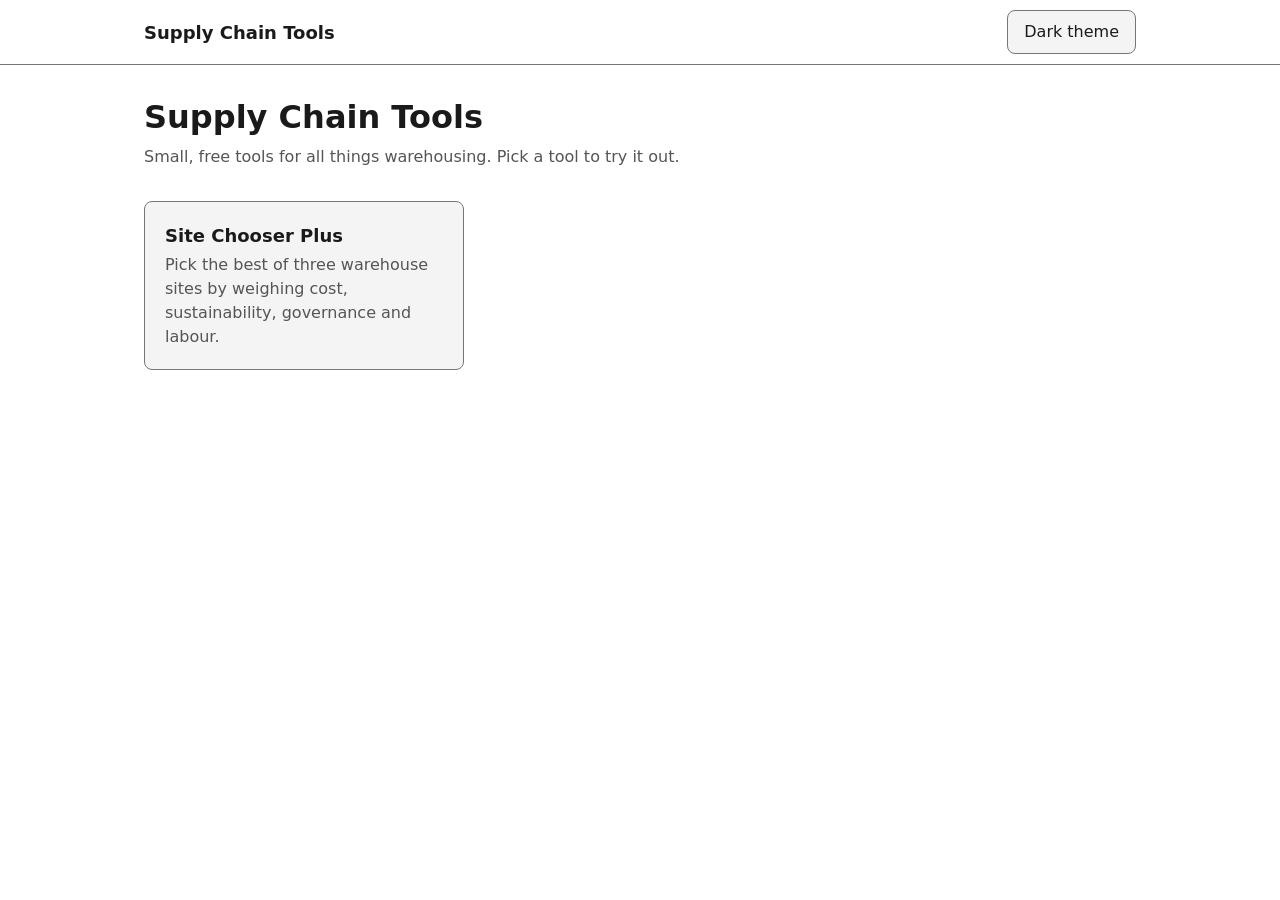
==== index.html @ 87f60857 "Make homepage intro about warehousing in general Co-Authored-By: Claude Opus 5.5 <noreply@anthropic." ====
<!doctype html>
<html lang="en" data-theme="light">
<head>
  <meta charset="utf-8">
  <meta name="viewport" content="width=device-width, initial-scale=1">
  <title>Supply Chain Tools</title>
  <link rel="stylesheet" href="css/style.css">
  <script src="js/theme.js"></script>
</head>
<body>
  <header class="site-header">
    <div class="container">
      <a class="site-name" href="index.html">Supply Chain Tools</a>
      <button type="button" class="theme-toggle">Dark theme</button>
    </div>
  </header>

  <main class="container">
    <h1>Supply Chain Tools</h1>
    <p class="intro">
      Small, free tools for all things warehousing. Pick a tool to try it out.
    </p>

    <!-- To add a tool: copy one <li> card and point it at tools/<tool-name>.html -->
    <ul class="tool-grid">
      <li>
        <a class="tool-card" href="tools/site-chooser-plus.html">
          <h2 class="tool-card-title">Site Chooser Plus</h2>
          <p class="tool-card-desc">Pick the best of three warehouse sites by weighing cost, sustainability, governance and labour.</p>
        </a>
      </li>
    </ul>
  </main>
</body>
</html>
---- css/style.css ----
/* Shared styles for every page. Neutral placeholder look: the visual design comes later. */

/* Colors live here as variables so the light and dark themes stay in one place. */
:root {
  --bg: #ffffff;
  --surface: #f4f4f4;
  --text: #1a1a1a;       /* 17.4:1 on --bg */
  --text-muted: #555555; /* 7.5:1 on --bg, 6.8:1 on --surface */
  --border: #767676;     /* 4.5:1 on --bg */
  --focus: #1a1a1a;
  color-scheme: light;
}

:root[data-theme="dark"] {
  --bg: #121212;
  --surface: #1f1f1f;
  --text: #f0f0f0;       /* 16.4:1 on --bg */
  --text-muted: #b5b5b5; /* 9.1:1 on --bg, 8.0:1 on --surface */
  --border: #8a8a8a;     /* 5.4:1 on --bg */
  --focus: #f0f0f0;
  color-scheme: dark;
}

*,
*::before,
*::after {
  box-sizing: border-box;
}

body {
  margin: 0;
  background: var(--bg);
  color: var(--text);
  font-family: system-ui, -apple-system, "Segoe UI", Roboto, sans-serif;
  font-size: 1rem;
  line-height: 1.5;
}

a {
  color: inherit;
}

:focus-visible {
  outline: 3px solid var(--focus);
  outline-offset: 2px;
}

/* Keeps content a readable width, with a 16px gap at the screen edges on phones. */
.container {
  width: 100%;
  max-width: 64rem;
  margin: 0 auto;
  padding-left: 16px;
  padding-right: 16px;
}

/* Header */
.site-header {
  border-bottom: 1px solid var(--border);
}

.site-header .container {
  display: flex;
  align-items: center;
  justify-content: space-between;
  gap: 16px;
  min-height: 64px;
}

.site-name {
  font-weight: 700;
  font-size: 1.125rem;
  text-decoration: none;
}

.site-name:hover {
  text-decoration: underline;
}

.theme-toggle {
  min-height: 44px;
  padding: 0 16px;
  border: 1px solid var(--border);
  border-radius: 8px;
  background: var(--surface);
  color: var(--text);
  font: inherit;
  cursor: pointer;
}

/* Main content */
main {
  padding: 32px 0 48px;
}

h1 {
  margin: 0 0 8px;
  font-size: 1.75rem;
  line-height: 1.25;
}

.intro {
  margin: 0 0 32px;
  color: var(--text-muted);
  max-width: 40rem;
}

.back-link {
  display: inline-block;
  margin-bottom: 24px;
  padding: 10px 0;
}

/* Tool cards: 1 column on phones, 2 on tablets, 3 on desktops. */
.tool-grid {
  display: grid;
  grid-template-columns: 1fr;
  gap: 16px;
  margin: 0;
  padding: 0;
  list-style: none;
}

@media (min-width: 600px) {
  .tool-grid {
    grid-template-columns: repeat(2, 1fr);
  }

  h1 {
    font-size: 2rem;
  }
}

@media (min-width: 900px) {
  .tool-grid {
    grid-template-columns: repeat(3, 1fr);
  }
}

.tool-card {
  display: block;
  height: 100%;
  padding: 20px;
  border: 1px solid var(--border);
  border-radius: 8px;
  background: var(--surface);
  text-decoration: none;
}

.tool-card:hover .tool-card-title {
  text-decoration: underline;
}

.tool-card-title {
  margin: 0 0 4px;
  font-size: 1.125rem;
}

.tool-card-desc {
  margin: 0;
  color: var(--text-muted);
}

.placeholder {
  padding: 24px;
  border: 1px dashed var(--border);
  border-radius: 8px;
  color: var(--text-muted);
}
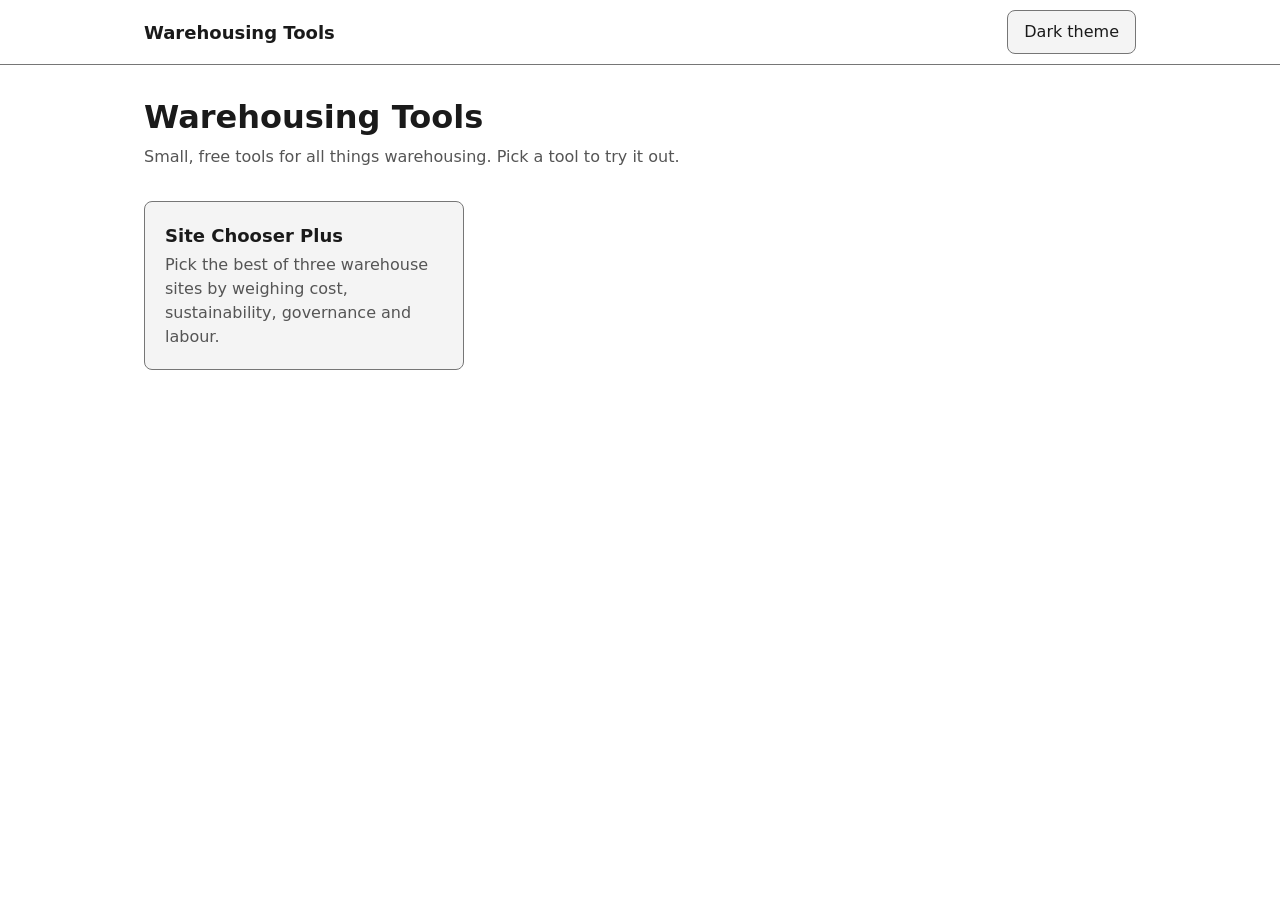
==== commit 815529b4: "Rename site to Warehousing Tools Co-Authored-By: Claude Opus 5.5 <noreply@anthropic.com> Claude-Sess" ====
--- a/index.html
+++ b/index.html
@@ -3,20 +3,20 @@
 <head>
   <meta charset="utf-8">
   <meta name="viewport" content="width=device-width, initial-scale=1">
-  <title>Supply Chain Tools</title>
+  <title>Warehousing Tools</title>
   <link rel="stylesheet" href="css/style.css">
   <script src="js/theme.js"></script>
 </head>
 <body>
   <header class="site-header">
     <div class="container">
-      <a class="site-name" href="index.html">Supply Chain Tools</a>
+      <a class="site-name" href="index.html">Warehousing Tools</a>
       <button type="button" class="theme-toggle">Dark theme</button>
     </div>
   </header>
 
   <main class="container">
-    <h1>Supply Chain Tools</h1>
+    <h1>Warehousing Tools</h1>
     <p class="intro">
       Small, free tools for all things warehousing. Pick a tool to try it out.
     </p>
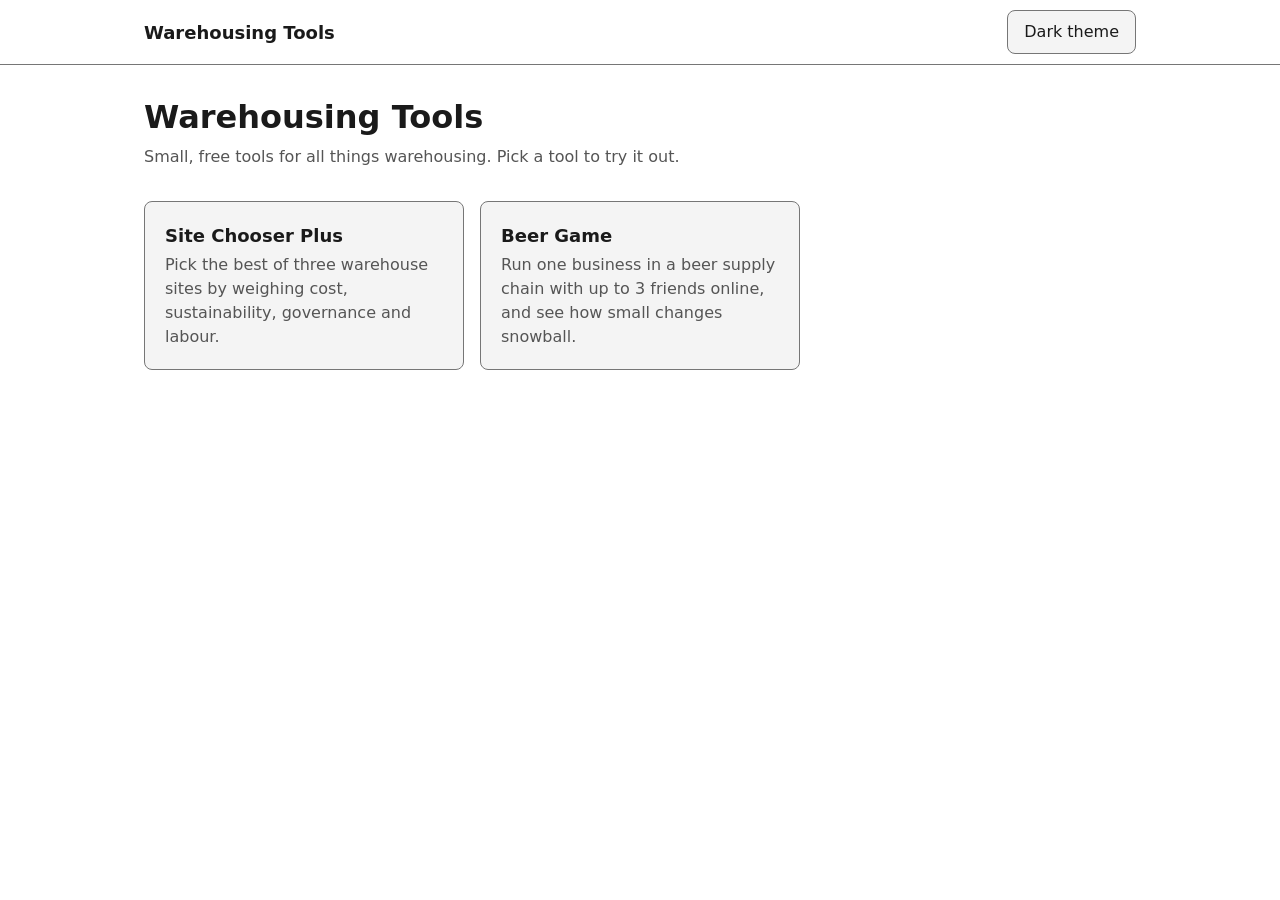
==== commit ebc21f19: "Add Beer Game as the second tool Up to 4 players, each on their own device, run one business in a be" ====
--- a/index.html
+++ b/index.html
@@ -29,6 +29,12 @@
           <p class="tool-card-desc">Pick the best of three warehouse sites by weighing cost, sustainability, governance and labour.</p>
         </a>
       </li>
+      <li>
+        <a class="tool-card" href="tools/beer-game.html">
+          <h2 class="tool-card-title">Beer Game</h2>
+          <p class="tool-card-desc">Run one business in a beer supply chain with up to 3 friends online, and see how small changes snowball.</p>
+        </a>
+      </li>
     </ul>
   </main>
 </body>
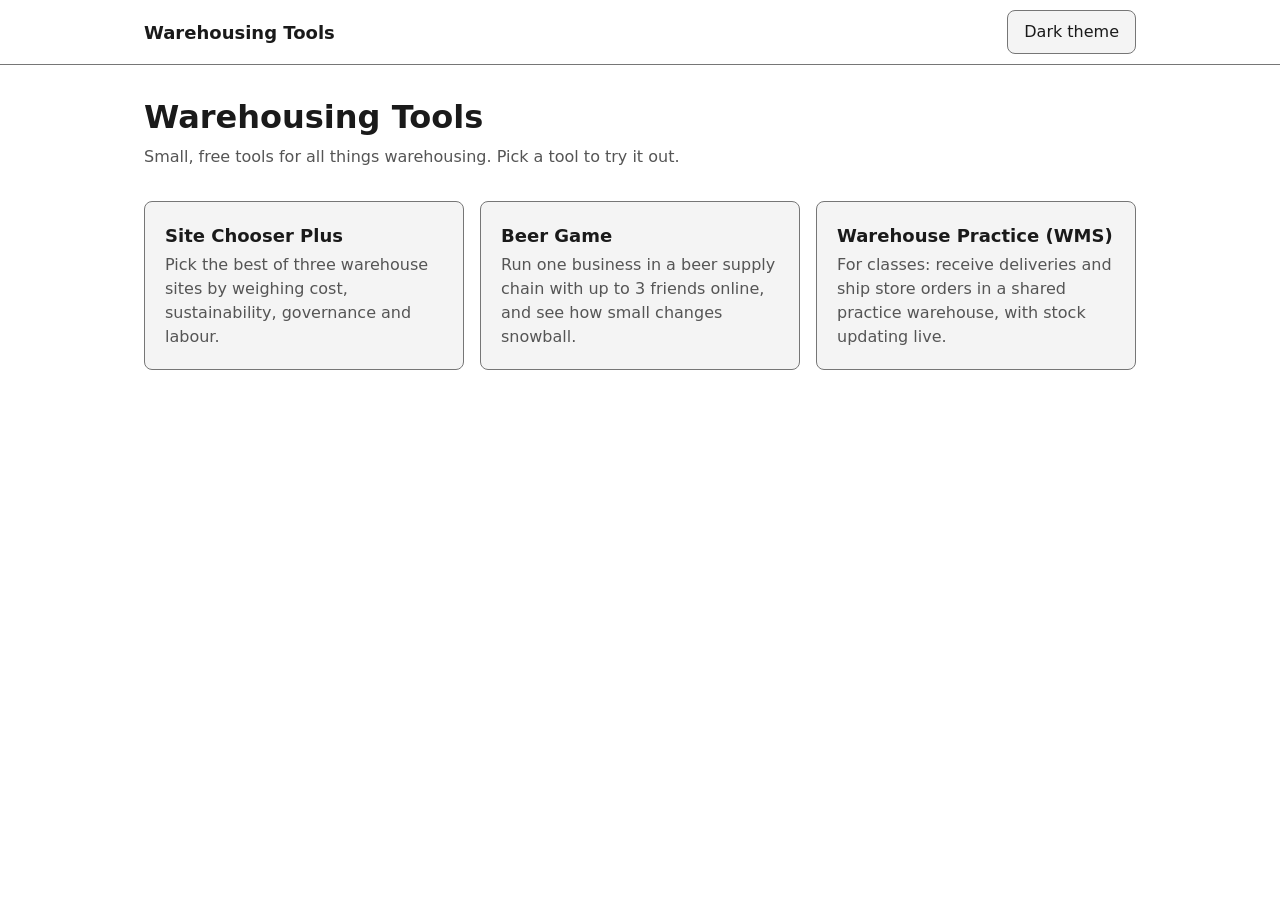
==== commit 7c8d5d27: "Add Warehouse Practice (WMS) as the third tool A class tool for a 4-day lesson. The lecturer starts " ====
--- a/index.html
+++ b/index.html
@@ -35,6 +35,12 @@
           <p class="tool-card-desc">Run one business in a beer supply chain with up to 3 friends online, and see how small changes snowball.</p>
         </a>
       </li>
+      <li>
+        <a class="tool-card" href="tools/wms.html">
+          <h2 class="tool-card-title">Warehouse Practice (WMS)</h2>
+          <p class="tool-card-desc">For classes: receive deliveries and ship store orders in a shared practice warehouse, with stock updating live.</p>
+        </a>
+      </li>
     </ul>
   </main>
 </body>
--- a/css/style.css
+++ b/css/style.css
@@ -8,6 +8,7 @@
   --text-muted: #555555; /* 7.5:1 on --bg, 6.8:1 on --surface */
   --border: #767676;     /* 4.5:1 on --bg */
   --focus: #1a1a1a;
+  --danger: #b3261e;     /* 6.6:1 on --bg; for buttons that remove things for good */
   color-scheme: light;
 }
 
@@ -18,6 +19,7 @@
   --text-muted: #b5b5b5; /* 9.1:1 on --bg, 8.0:1 on --surface */
   --border: #8a8a8a;     /* 5.4:1 on --bg */
   --focus: #f0f0f0;
+  --danger: #ff8a80;     /* 9.0:1 on --bg */
   color-scheme: dark;
 }
 
@@ -167,3 +169,51 @@
   border-radius: 8px;
   color: var(--text-muted);
 }
+
+/* Keep hidden screens and panels hidden, even when they use grid or flex layouts. */
+[hidden] {
+  display: none !important;
+}
+
+/* Buttons shared by the tools */
+.btn {
+  min-height: 44px;
+  padding: 0 18px;
+  border: 1px solid var(--border);
+  border-radius: 8px;
+  background: var(--bg);
+  color: var(--text);
+  font: inherit;
+  font-weight: 600;
+  cursor: pointer;
+}
+
+.btn:hover {
+  background: var(--surface);
+}
+
+.btn-primary {
+  background: var(--text);
+  border-color: var(--text);
+  color: var(--bg);
+}
+
+.btn-primary:hover {
+  background: var(--text-muted);
+  border-color: var(--text-muted);
+}
+
+.btn.btn-danger {
+  border-color: var(--danger);
+  color: var(--danger);
+}
+
+.btn.btn-danger:hover {
+  background: var(--danger);
+  color: var(--bg);
+}
+
+.btn:disabled {
+  opacity: 0.55;
+  cursor: not-allowed;
+}
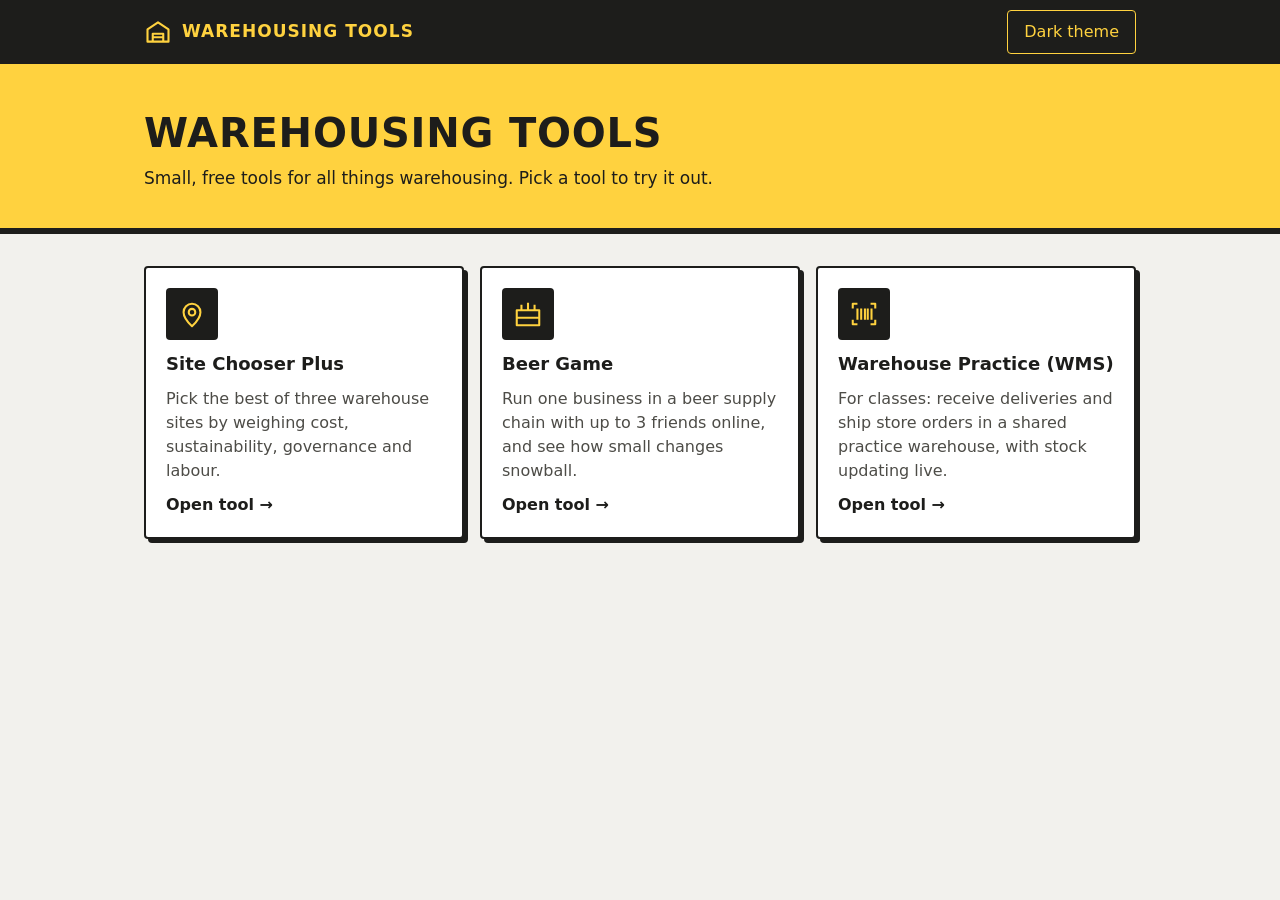
==== commit 3c33520a: "Apply the Warehouse floor design and add Beer Game graphics New site-wide look: charcoal and safety " ====
--- a/index.html
+++ b/index.html
@@ -10,35 +10,43 @@
 <body>
   <header class="site-header">
     <div class="container">
-      <a class="site-name" href="index.html">Warehousing Tools</a>
+      <a class="site-name" href="index.html"><svg viewBox="0 0 32 32" fill="none" stroke="currentColor" stroke-width="2.4" stroke-linejoin="round" aria-hidden="true"><path d="M4 13 16 5l12 8v14H4z"/><path d="M10 27v-9h12v9M10 22h12"/></svg>Warehousing Tools</a>
       <button type="button" class="theme-toggle">Dark theme</button>
     </div>
   </header>
 
+  <section class="hero">
+    <div class="container">
+      <h1>Warehousing Tools</h1>
+      <p>Small, free tools for all things warehousing. Pick a tool to try it out.</p>
+    </div>
+  </section>
+
   <main class="container">
-    <h1>Warehousing Tools</h1>
-    <p class="intro">
-      Small, free tools for all things warehousing. Pick a tool to try it out.
-    </p>
-
-    <!-- To add a tool: copy one <li> card and point it at tools/<tool-name>.html -->
+    <!-- To add a tool: copy one <li> card, point it at tools/<tool-name>.html and draw an icon (32×32 lines) -->
     <ul class="tool-grid">
       <li>
         <a class="tool-card" href="tools/site-chooser-plus.html">
+          <span class="tool-icon"><svg viewBox="0 0 32 32" fill="none" stroke="currentColor" stroke-width="2.2" stroke-linejoin="round" aria-hidden="true"><path d="M16 29s9-8.5 9-15a9 9 0 0 0-18 0c0 6.5 9 15 9 15z"/><circle cx="16" cy="14" r="3.5"/></svg></span>
           <h2 class="tool-card-title">Site Chooser Plus</h2>
           <p class="tool-card-desc">Pick the best of three warehouse sites by weighing cost, sustainability, governance and labour.</p>
+          <span class="tool-card-go">Open tool →</span>
         </a>
       </li>
       <li>
         <a class="tool-card" href="tools/beer-game.html">
+          <span class="tool-icon"><svg viewBox="0 0 32 32" fill="none" stroke="currentColor" stroke-width="2.2" stroke-linejoin="round" aria-hidden="true"><path d="M4 12h24v16H4z"/><path d="M9 12V6M16 12V4M23 12V6M4 20h24"/></svg></span>
           <h2 class="tool-card-title">Beer Game</h2>
           <p class="tool-card-desc">Run one business in a beer supply chain with up to 3 friends online, and see how small changes snowball.</p>
+          <span class="tool-card-go">Open tool →</span>
         </a>
       </li>
       <li>
         <a class="tool-card" href="tools/wms.html">
+          <span class="tool-icon"><svg viewBox="0 0 32 32" fill="none" stroke="currentColor" stroke-width="2.2" stroke-linejoin="round" aria-hidden="true"><path d="M4 10V5h5M23 5h5v5M28 22v5h-5M9 27H4v-5"/><path d="M9 10v12M13 10v12M17 10v12M20 10v12M24 10v12"/></svg></span>
           <h2 class="tool-card-title">Warehouse Practice (WMS)</h2>
           <p class="tool-card-desc">For classes: receive deliveries and ship store orders in a shared practice warehouse, with stock updating live.</p>
+          <span class="tool-card-go">Open tool →</span>
         </a>
       </li>
     </ul>
--- a/css/style.css
+++ b/css/style.css
@@ -1,25 +1,43 @@
-/* Shared styles for every page. Neutral placeholder look: the visual design comes later. */
+/* Shared styles for every page. Look: "Warehouse floor": charcoal and safety yellow, like warehouse signage. */
 
 /* Colors live here as variables so the light and dark themes stay in one place. */
 :root {
-  --bg: #ffffff;
-  --surface: #f4f4f4;
-  --text: #1a1a1a;       /* 17.4:1 on --bg */
-  --text-muted: #555555; /* 7.5:1 on --bg, 6.8:1 on --surface */
-  --border: #767676;     /* 4.5:1 on --bg */
-  --focus: #1a1a1a;
-  --danger: #b3261e;     /* 6.6:1 on --bg; for buttons that remove things for good */
+  --bg: #f2f1ed;          /* page: warm concrete grey */
+  --surface: #ffffff;     /* cards and panels */
+  --text: #1d1d1b;        /* 15.6:1 on --bg, 17.3:1 on --surface */
+  --text-muted: #4d4c47;  /* 7.6:1 on --bg, 8.4:1 on --surface */
+  --border: #75736c;      /* 4.2:1 on --bg: table lines and form fields */
+  --edge: #1d1d1b;        /* thick card outlines */
+  --shadow: #1d1d1b;      /* the solid offset shadow under cards */
+  --accent: #ffd23f;      /* safety yellow */
+  --on-accent: #1d1d1b;   /* 13.3:1 on --accent */
+  --header-bg: #1d1d1b;
+  --header-text: #ffd23f; /* 13.3:1 on --header-bg */
+  --primary-bg: #1d1d1b;  /* main buttons: charcoal with yellow text */
+  --primary-text: #ffd23f;
+  --primary-hover: #3a3935;
+  --focus: #1d1d1b;
+  --danger: #b3261e;      /* 6.0:1 on --bg; for buttons that remove things for good */
   color-scheme: light;
 }
 
 :root[data-theme="dark"] {
-  --bg: #121212;
-  --surface: #1f1f1f;
-  --text: #f0f0f0;       /* 16.4:1 on --bg */
-  --text-muted: #b5b5b5; /* 9.1:1 on --bg, 8.0:1 on --surface */
-  --border: #8a8a8a;     /* 5.4:1 on --bg */
-  --focus: #f0f0f0;
-  --danger: #ff8a80;     /* 9.0:1 on --bg */
+  --bg: #161614;
+  --surface: #22211e;
+  --text: #f2f1ed;        /* 16.6:1 on --bg, 14.6:1 on --surface */
+  --text-muted: #c4c2b9;  /* 10.6:1 on --bg, 9.3:1 on --surface */
+  --border: #8a8880;      /* 5.2:1 on --bg */
+  --edge: #8a8880;
+  --shadow: #000000;
+  --accent: #ffd23f;
+  --on-accent: #1d1d1b;
+  --header-bg: #0c0c0b;
+  --header-text: #ffd23f;
+  --primary-bg: #ffd23f;  /* main buttons: yellow with charcoal text */
+  --primary-text: #1d1d1b;
+  --primary-hover: #ffe27a;
+  --focus: #ffd23f;
+  --danger: #ff8a80;      /* 8.6:1 on --bg */
   color-scheme: dark;
 }
 
@@ -56,9 +74,11 @@
   padding-right: 16px;
 }
 
-/* Header */
+/* Header: charcoal bar with yellow name and a yellow stripe underneath, on every page. */
 .site-header {
-  border-bottom: 1px solid var(--border);
+  background: var(--header-bg);
+  color: var(--header-text);
+  border-bottom: 4px solid var(--accent);
 }
 
 .site-header .container {
@@ -70,9 +90,44 @@
 }
 
 .site-name {
-  font-weight: 700;
-  font-size: 1.125rem;
+  display: inline-flex;
+  align-items: center;
+  gap: 10px;
+  min-height: 44px;
+  font-weight: 800;
+  font-size: 1.0625rem;
+  letter-spacing: 0.06em;
+  text-transform: uppercase;
   text-decoration: none;
+}
+
+.site-name svg {
+  width: 28px;
+  height: 28px;
+  flex: none;
+}
+
+.theme-toggle {
+  white-space: nowrap;
+}
+
+/* Phones: a slightly smaller name so the header stays on one line. */
+@media (max-width: 420px) {
+  .site-name {
+    gap: 8px;
+    font-size: 0.875rem;
+    letter-spacing: 0.03em;
+  }
+
+  .site-name svg {
+    width: 24px;
+    height: 24px;
+  }
+
+  .site-header .theme-toggle {
+    padding: 0 10px;
+    font-size: 0.875rem;
+  }
 }
 
 .site-name:hover {
@@ -82,12 +137,63 @@
 .theme-toggle {
   min-height: 44px;
   padding: 0 16px;
-  border: 1px solid var(--border);
-  border-radius: 8px;
+  border: 1px solid var(--header-text);
+  border-radius: 4px;
+  background: transparent;
+  color: var(--header-text);
+  font: inherit;
+  cursor: pointer;
+}
+
+.theme-toggle:hover {
+  background: var(--accent);
+  color: var(--on-accent);
+}
+
+.site-header :focus-visible {
+  outline-color: var(--accent);
+}
+
+/* Homepage banner: a full-width yellow band (charcoal in the dark theme). */
+.hero {
+  background: var(--accent);
+  color: var(--on-accent);
+  border-bottom: 6px solid var(--edge);
+}
+
+:root[data-theme="dark"] .hero {
   background: var(--surface);
   color: var(--text);
-  font: inherit;
-  cursor: pointer;
+  border-bottom-color: var(--accent);
+}
+
+.hero .container {
+  padding-top: 40px;
+  padding-bottom: 36px;
+}
+
+.hero h1 {
+  margin: 0 0 8px;
+  font-size: 2rem;
+  font-weight: 900;
+  letter-spacing: 0.02em;
+  text-transform: uppercase;
+}
+
+:root[data-theme="dark"] .hero h1 {
+  color: var(--accent);
+}
+
+.hero p {
+  margin: 0;
+  max-width: 40rem;
+  font-size: 1.0625rem;
+}
+
+@media (min-width: 600px) {
+  .hero h1 {
+    font-size: 2.5rem;
+  }
 }
 
 /* Main content */
@@ -139,28 +245,62 @@
   }
 }
 
+/* Tool cards: thick outline with a solid offset shadow, like a label stuck on a crate. */
 .tool-card {
-  display: block;
+  display: grid;
+  gap: 10px;
+  align-content: start;
   height: 100%;
   padding: 20px;
-  border: 1px solid var(--border);
-  border-radius: 8px;
+  border: 2px solid var(--edge);
+  border-radius: 4px;
   background: var(--surface);
+  box-shadow: 4px 4px 0 var(--shadow);
   text-decoration: none;
+}
+
+.tool-card:hover {
+  transform: translate(-2px, -2px);
+  box-shadow: 6px 6px 0 var(--shadow);
 }
 
 .tool-card:hover .tool-card-title {
   text-decoration: underline;
 }
 
+@media (prefers-reduced-motion: no-preference) {
+  .tool-card {
+    transition: transform 0.12s ease, box-shadow 0.12s ease;
+  }
+}
+
+.tool-icon {
+  display: grid;
+  place-items: center;
+  width: 52px;
+  height: 52px;
+  border-radius: 4px;
+  background: var(--header-bg);
+  color: var(--header-text);
+}
+
+.tool-icon svg {
+  width: 30px;
+  height: 30px;
+}
+
 .tool-card-title {
-  margin: 0 0 4px;
+  margin: 0;
   font-size: 1.125rem;
 }
 
 .tool-card-desc {
   margin: 0;
   color: var(--text-muted);
+}
+
+.tool-card-go {
+  font-weight: 700;
 }
 
 .placeholder {
@@ -179,9 +319,9 @@
 .btn {
   min-height: 44px;
   padding: 0 18px;
-  border: 1px solid var(--border);
-  border-radius: 8px;
-  background: var(--bg);
+  border: 2px solid var(--edge);
+  border-radius: 4px;
+  background: var(--surface);
   color: var(--text);
   font: inherit;
   font-weight: 600;
@@ -189,18 +329,18 @@
 }
 
 .btn:hover {
-  background: var(--surface);
+  background: var(--bg);
 }
 
 .btn-primary {
-  background: var(--text);
-  border-color: var(--text);
-  color: var(--bg);
+  background: var(--primary-bg);
+  border-color: var(--primary-bg);
+  color: var(--primary-text);
 }
 
 .btn-primary:hover {
-  background: var(--text-muted);
-  border-color: var(--text-muted);
+  background: var(--primary-hover);
+  border-color: var(--primary-hover);
 }
 
 .btn.btn-danger {
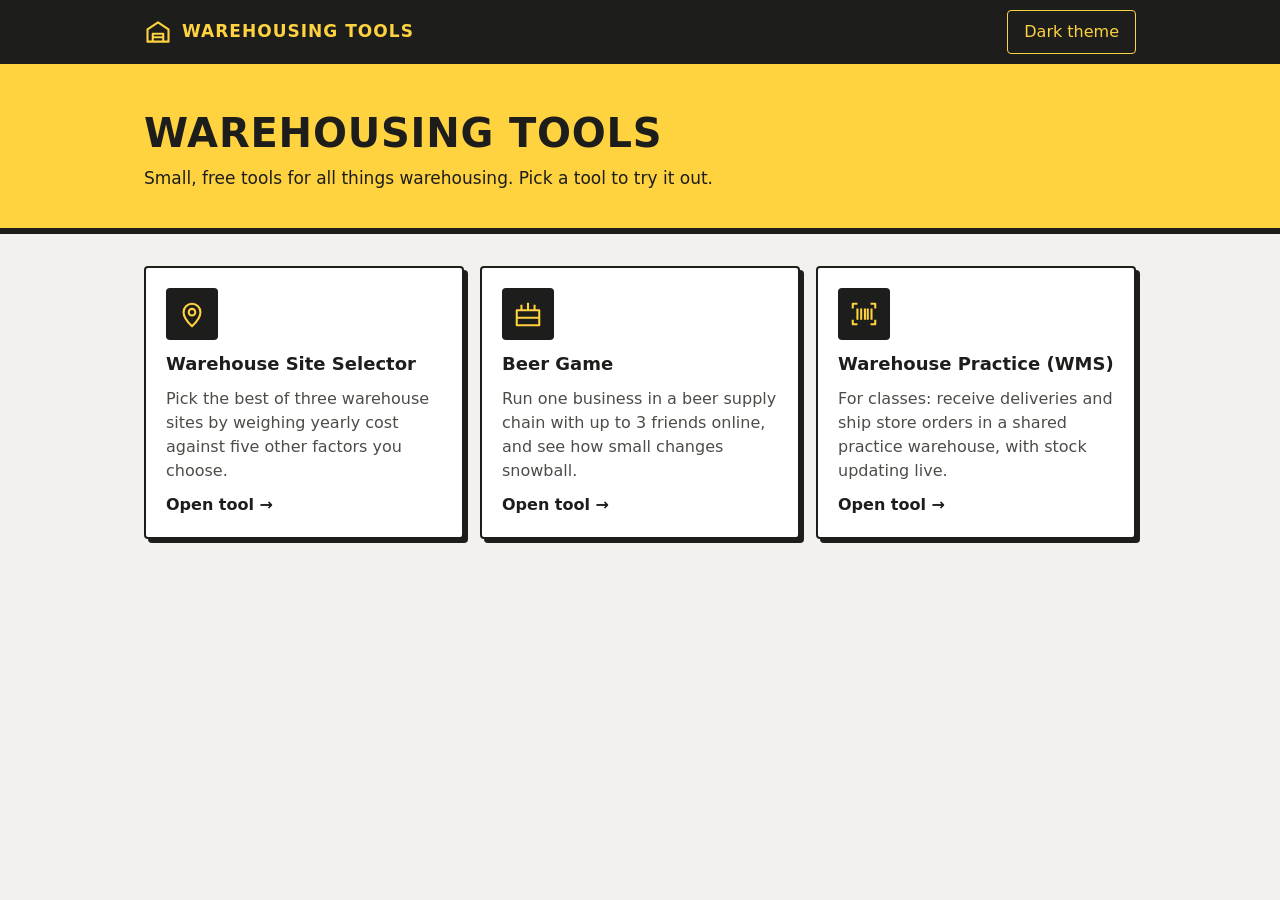
==== commit 70240023: "Replace Site Chooser Plus with the Warehouse Site Selector New tool: cost vs other-factors slider, y" ====
--- a/index.html
+++ b/index.html
@@ -26,10 +26,10 @@
     <!-- To add a tool: copy one <li> card, point it at tools/<tool-name>.html and draw an icon (32×32 lines) -->
     <ul class="tool-grid">
       <li>
-        <a class="tool-card" href="tools/site-chooser-plus.html">
+        <a class="tool-card" href="tools/warehouse-site-selector.html">
           <span class="tool-icon"><svg viewBox="0 0 32 32" fill="none" stroke="currentColor" stroke-width="2.2" stroke-linejoin="round" aria-hidden="true"><path d="M16 29s9-8.5 9-15a9 9 0 0 0-18 0c0 6.5 9 15 9 15z"/><circle cx="16" cy="14" r="3.5"/></svg></span>
-          <h2 class="tool-card-title">Site Chooser Plus</h2>
-          <p class="tool-card-desc">Pick the best of three warehouse sites by weighing cost, sustainability, governance and labour.</p>
+          <h2 class="tool-card-title">Warehouse Site Selector</h2>
+          <p class="tool-card-desc">Pick the best of three warehouse sites by weighing yearly cost against five other factors you choose.</p>
           <span class="tool-card-go">Open tool →</span>
         </a>
       </li>
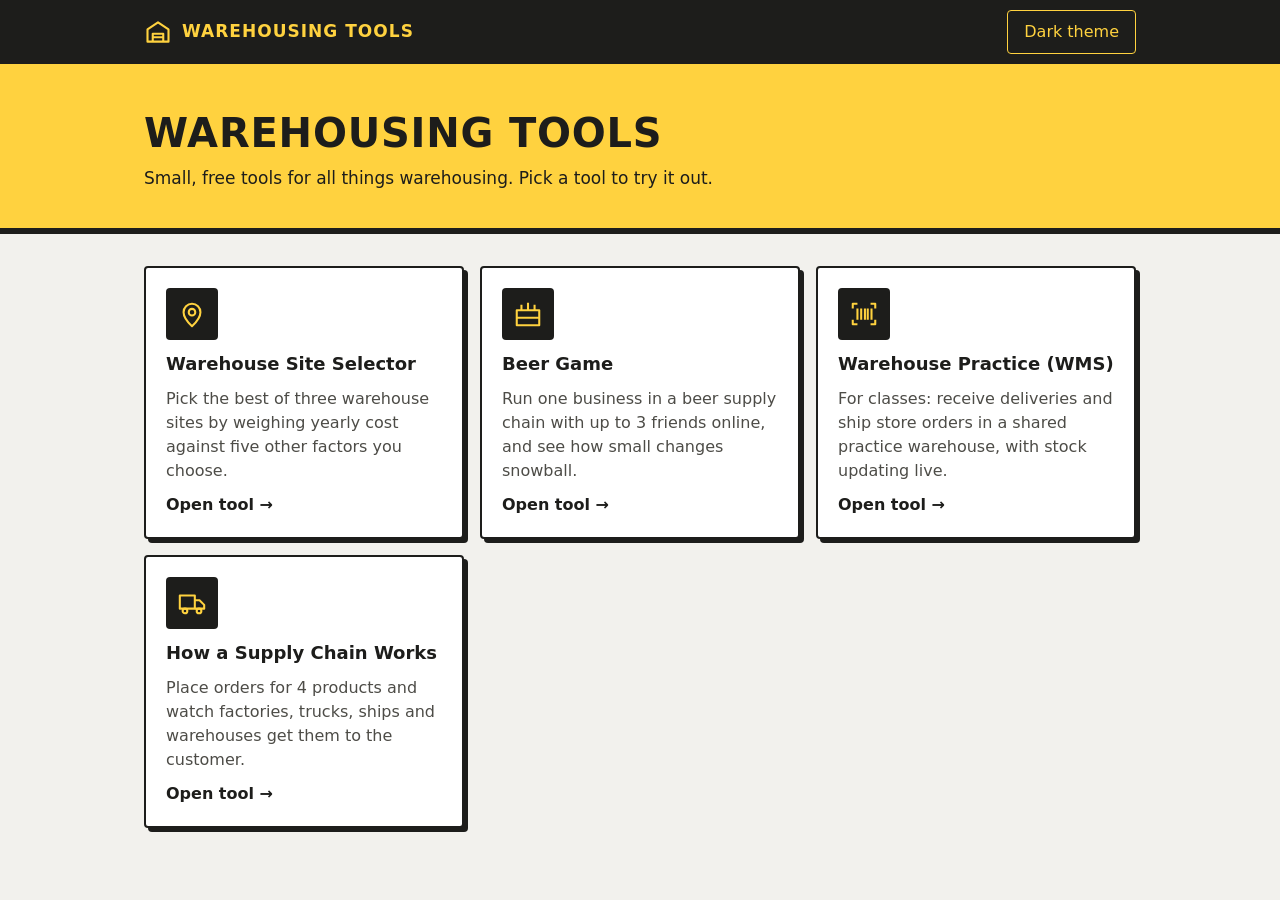
==== commit 63a9c4b4: "Add files via upload" ====
--- a/index.html
+++ b/index.html
@@ -49,6 +49,14 @@
           <span class="tool-card-go">Open tool →</span>
         </a>
       </li>
+      <li>
+        <a class="tool-card" href="supply-chain-showcase.html">
+          <span class="tool-icon"><svg viewBox="0 0 32 32" fill="none" stroke="currentColor" stroke-width="2.2" stroke-linejoin="round" aria-hidden="true"><path d="M3 8h16v14H3z"/><path d="M19 13h5l5 5v4H19"/><circle cx="8.5" cy="24.5" r="2.5"/><circle cx="23.5" cy="24.5" r="2.5"/></svg></span>
+          <h2 class="tool-card-title">How a Supply Chain Works</h2>
+          <p class="tool-card-desc">Place orders for 4 products and watch factories, trucks, ships and warehouses get them to the customer.</p>
+          <span class="tool-card-go">Open tool →</span>
+        </a>
+      </li>
     </ul>
   </main>
 </body>
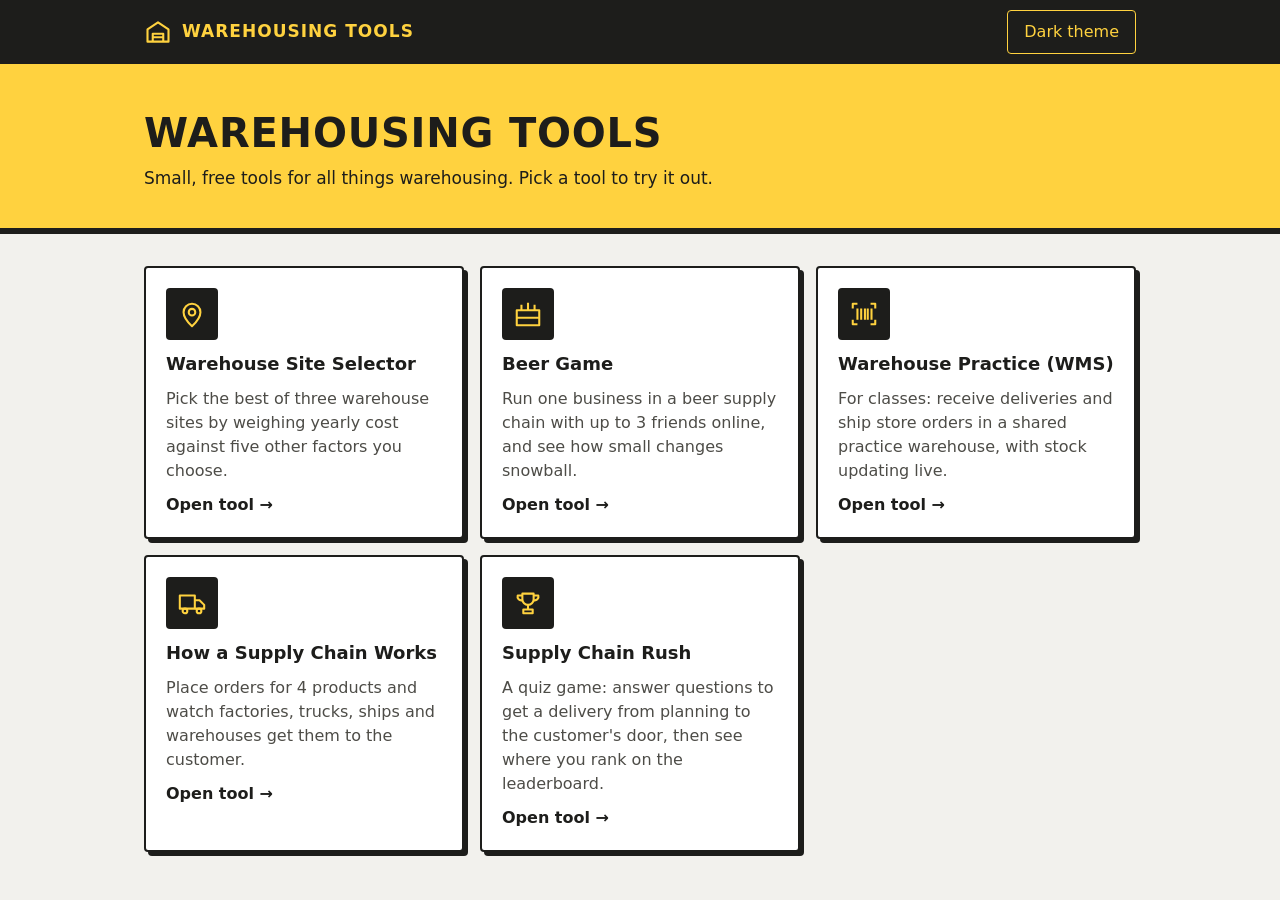
==== commit 2ac1f5c3: "Add Supply Chain Rush quiz game Single-file supply chain quiz for about 15-year-olds with a leaderbo" ====
--- a/index.html
+++ b/index.html
@@ -57,6 +57,14 @@
           <span class="tool-card-go">Open tool →</span>
         </a>
       </li>
+      <li>
+        <a class="tool-card" href="supply-chain-rush.html">
+          <span class="tool-icon"><svg viewBox="0 0 32 32" fill="none" stroke="currentColor" stroke-width="2.2" stroke-linejoin="round" aria-hidden="true"><path d="M10 6h12v6a6 6 0 0 1-12 0z"/><path d="M10 8H5a4 4 0 0 0 5 5M22 8h5a4 4 0 0 1-5 5M16 18v5M11 27h10v-4H11z"/></svg></span>
+          <h2 class="tool-card-title">Supply Chain Rush</h2>
+          <p class="tool-card-desc">A quiz game: answer questions to get a delivery from planning to the customer's door, then see where you rank on the leaderboard.</p>
+          <span class="tool-card-go">Open tool →</span>
+        </a>
+      </li>
     </ul>
   </main>
 </body>
